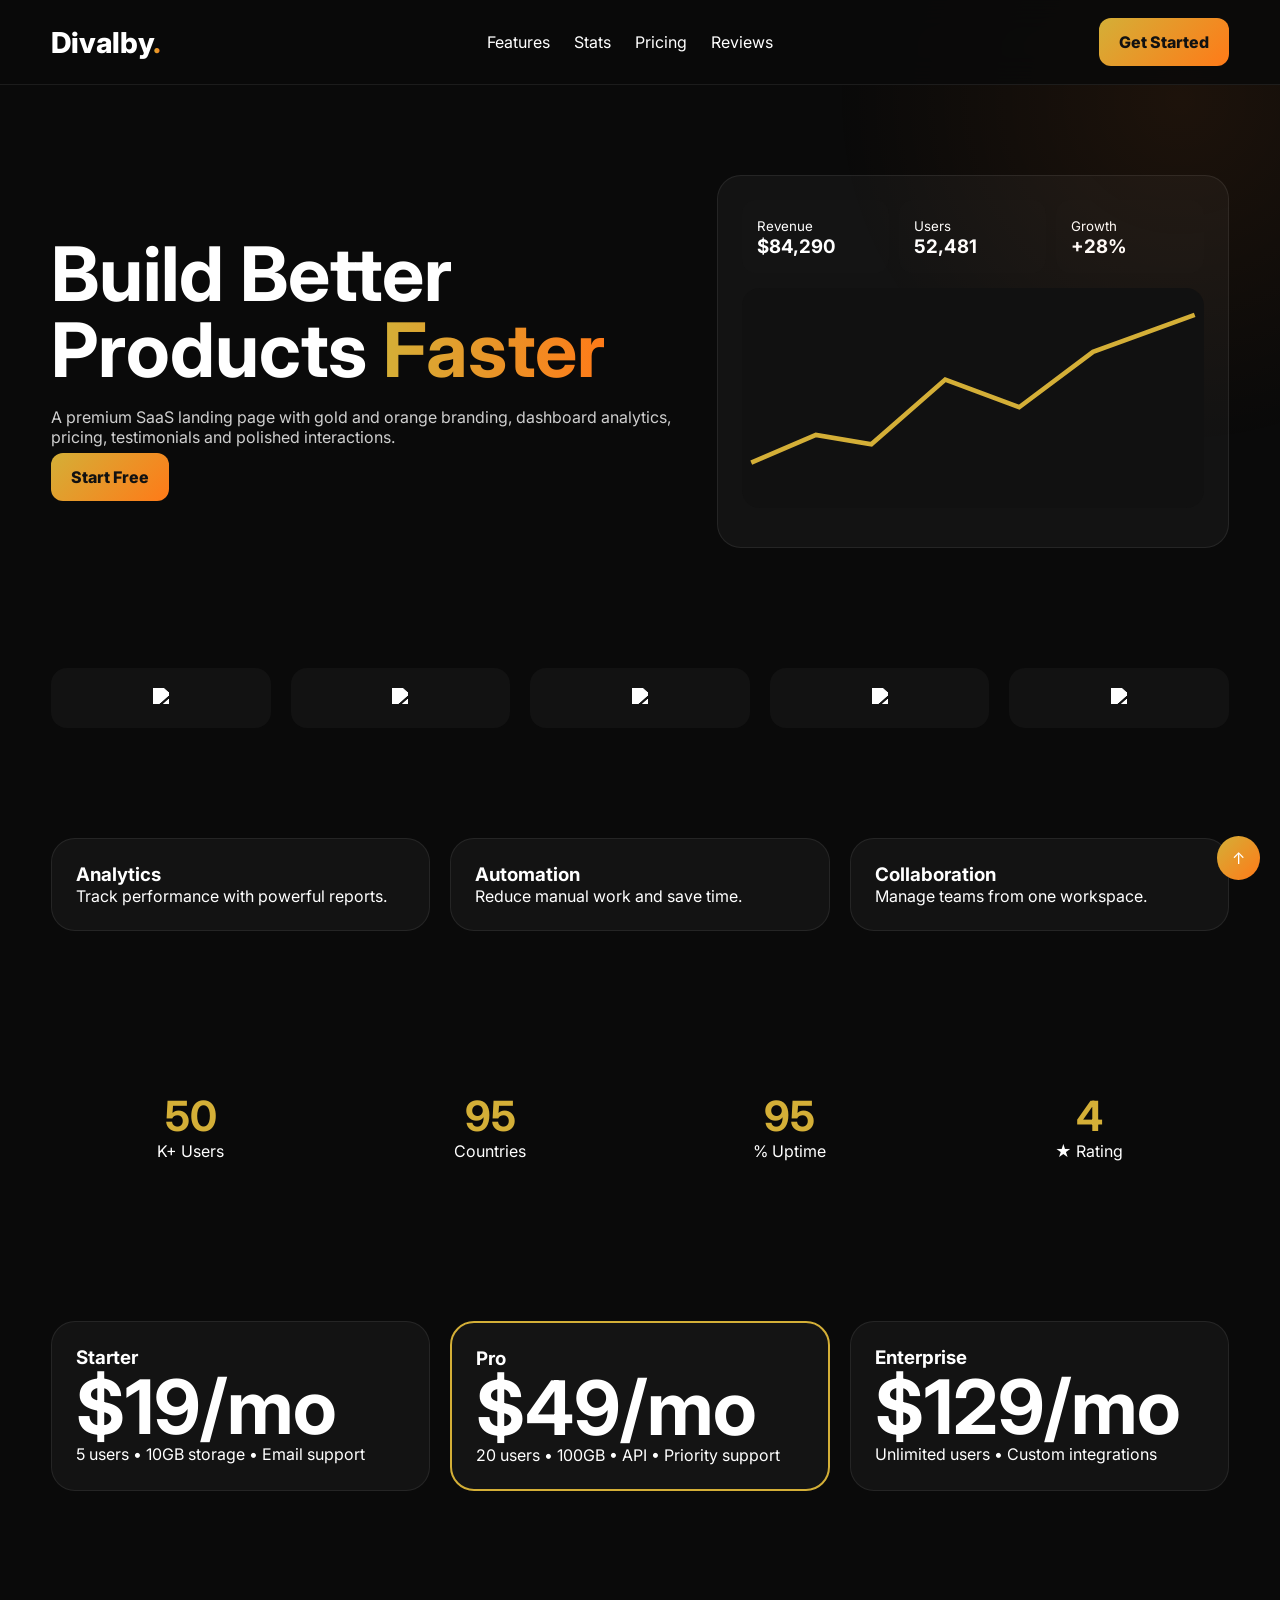
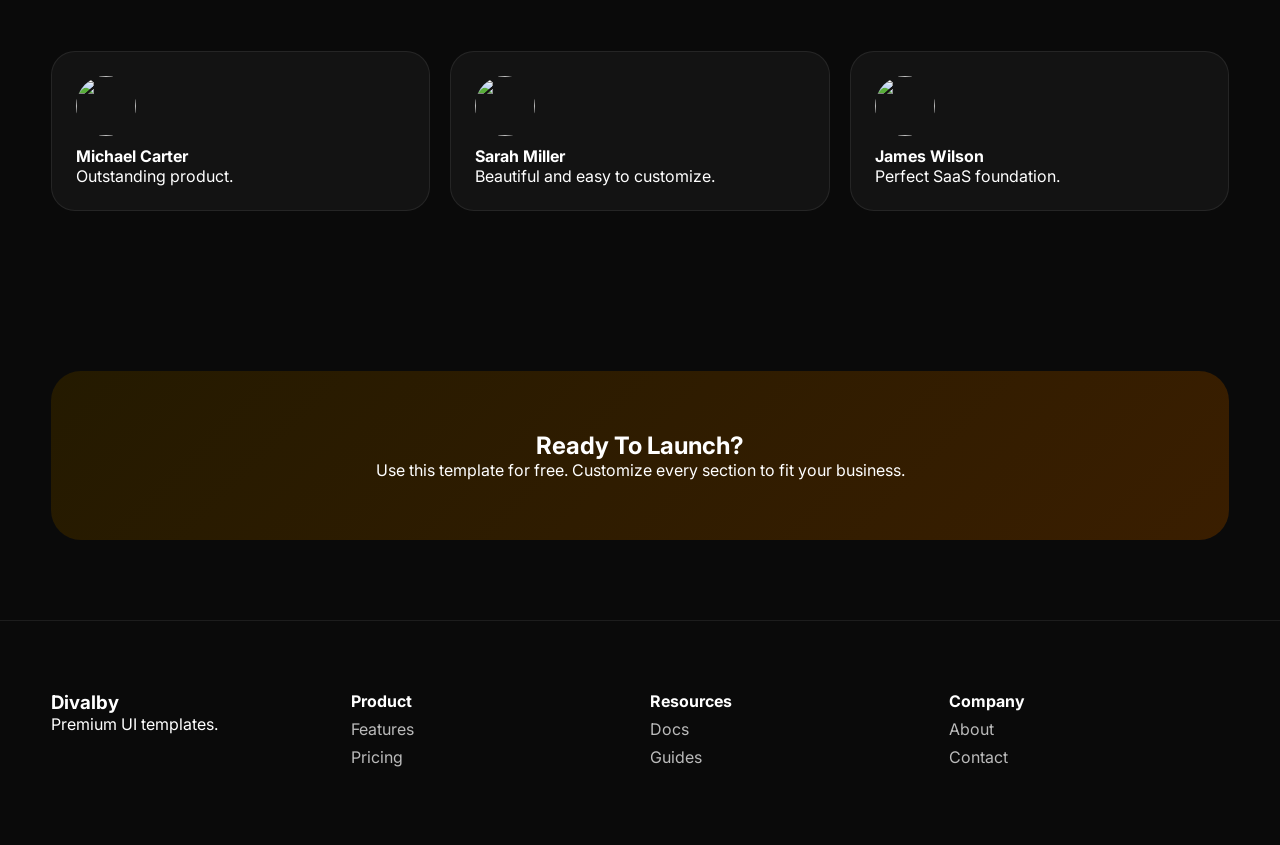
==== saas landing page/index.html @ 3637c5b8 "Create index.html" ====
<!DOCTYPE html>
<html lang="en">
<head>
<meta charset="UTF-8">
<meta name="viewport" content="width=device-width,initial-scale=1">
<title>Divalby Gold SaaS V5</title>
<link href="https://fonts.googleapis.com/css2?family=Inter:wght@300;400;600;700;800&display=swap" rel="stylesheet">
<style>
*{margin:0;padding:0;box-sizing:border-box;font-family:Inter,sans-serif}
html{scroll-behavior:smooth}
body{background:#0a0a0a;color:#fff;overflow-x:hidden}
:root{--gold:#d4af37;--orange:#ff7a18}
.container{width:min(1200px,92%);margin:auto}
a{text-decoration:none;color:inherit}
.glow{position:fixed;width:700px;height:700px;background:radial-gradient(circle,var(--orange),transparent 70%);opacity:.08;right:-250px;top:-250px;pointer-events:none}
nav{position:sticky;top:0;z-index:999;background:rgba(10,10,10,.85);backdrop-filter:blur(16px);border-bottom:1px solid rgba(255,255,255,.08)}
.nav{display:flex;justify-content:space-between;align-items:center;padding:18px 0}
.logo{font-size:1.8rem;font-weight:800}
.logo span{background:linear-gradient(90deg,var(--gold),var(--orange));-webkit-background-clip:text;-webkit-text-fill-color:transparent}
.links{display:flex;gap:24px}
.links a:hover,.footer-links a:hover{color:var(--gold)}
.btn{padding:14px 20px;border-radius:12px;background:linear-gradient(135deg,var(--gold),var(--orange));color:#111;font-weight:800;transition:.3s}
.btn:hover{transform:translateY(-3px)}
.hero{padding:90px 0}
.hero-grid{display:grid;grid-template-columns:1.1fr .9fr;gap:40px;align-items:center}
h1{font-size:4.7rem;line-height:1}
.accent{background:linear-gradient(90deg,var(--gold),var(--orange));-webkit-background-clip:text;-webkit-text-fill-color:transparent}
.sub{margin:20px 0;color:#cfcfcf}
.dashboard,.card,.price,.quote{background:rgba(255,255,255,.04);border:1px solid rgba(255,255,255,.08);border-radius:24px;padding:24px;transition:.3s}
.card:hover,.price:hover,.quote:hover,.dashboard:hover{transform:translateY(-8px);border-color:var(--gold)}
.metrics{display:grid;grid-template-columns:repeat(3,1fr);gap:10px}
.metric{background:#141414;padding:15px;border-radius:14px}
.chart{height:220px;margin:15px 0;border-radius:18px;background:#111;position:relative;overflow:hidden}
.chart svg{width:100%;height:100%}
.section{padding:80px 0}
.logos{display:grid;grid-template-columns:repeat(5,1fr);gap:20px;padding:30px 0}
.logo-box{background:#121212;padding:20px;border-radius:16px;text-align:center}
.logo-box img{height:32px;filter:brightness(0) invert(1)}
.cards,.pricing,.testimonials,.footer-grid{display:grid;gap:20px}
.cards,.pricing,.testimonials{grid-template-columns:repeat(3,1fr)}
.stats{display:grid;grid-template-columns:repeat(4,1fr);gap:20px}
.stat{text-align:center}
.stat h2{font-size:2.6rem;color:var(--gold)}
.popular{border:2px solid var(--gold)}
.avatar{width:60px;height:60px;border-radius:50%;object-fit:cover;margin-bottom:10px}
.cta{padding:60px;border-radius:30px;text-align:center;background:linear-gradient(135deg,#241a00,#3a1e00)}
footer{padding:70px 0;border-top:1px solid rgba(255,255,255,.08)}
.footer-grid{grid-template-columns:repeat(4,1fr)}
.footer-links a{display:block;margin:8px 0;color:#bbb}
.topbtn{position:fixed;right:20px;bottom:20px;background:linear-gradient(135deg,var(--gold),var(--orange));padding:12px 15px;border-radius:50%}
.reveal{opacity:0;transform:translateY(25px);transition:.8s}
.show{opacity:1;transform:none}
@media(max-width:900px){
.hero-grid,.cards,.pricing,.testimonials,.stats,.footer-grid,.logos,.metrics{grid-template-columns:1fr}
.links{display:none} h1{font-size:3rem}
}
</style>
</head>
<body>
<div class="glow"></div>
<a id="top"></a>

<nav>
<div class="container nav">
<div class="logo">Divalby<span>.</span></div>
<div class="links">
<a href="#features">Features</a>
<a href="#stats">Stats</a>
<a href="#pricing">Pricing</a>
<a href="#reviews">Reviews</a>
</div>
<a href="#pricing" class="btn">Get Started</a>
</div>
</nav>

<section class="hero">
<div class="container hero-grid">
<div>
<h1>Build Better Products <span class="accent">Faster</span></h1>
<p class="sub">A premium SaaS landing page with gold and orange branding, dashboard analytics, pricing, testimonials and polished interactions.</p>
<a href="#pricing" class="btn">Start Free</a>
</div>
<div class="dashboard">
<div class="metrics">
<div class="metric"><small>Revenue</small><h3>$84,290</h3></div>
<div class="metric"><small>Users</small><h3>52,481</h3></div>
<div class="metric"><small>Growth</small><h3>+28%</h3></div>
</div>
<div class="chart">
<svg viewBox="0 0 500 220">
<polyline fill="none" stroke="#d4af37" stroke-width="5" points="10,180 80,150 140,160 220,90 300,120 380,60 490,20"/>
</svg>
</div>
</div>
</div>
</section>

<div class="container logos reveal">
<div class="logo-box"><img src="https://cdn.simpleicons.org/stripe/white"></div>
<div class="logo-box"><img src="https://cdn.simpleicons.org/notion/white"></div>
<div class="logo-box"><img src="https://cdn.simpleicons.org/slack/white"></div>
<div class="logo-box"><img src="https://cdn.simpleicons.org/github/white"></div>
<div class="logo-box"><img src="https://cdn.simpleicons.org/figma/white"></div>
</div>

<section id="features" class="container section reveal">
<div class="cards">
<div class="card"><h3>Analytics</h3><p>Track performance with powerful reports.</p></div>
<div class="card"><h3>Automation</h3><p>Reduce manual work and save time.</p></div>
<div class="card"><h3>Collaboration</h3><p>Manage teams from one workspace.</p></div>
</div>
</section>

<section id="stats" class="container section reveal">
<div class="stats">
<div class="stat"><h2 data-count="50">0</h2><p>K+ Users</p></div>
<div class="stat"><h2 data-count="120">0</h2><p>Countries</p></div>
<div class="stat"><h2 data-count="99">0</h2><p>% Uptime</p></div>
<div class="stat"><h2 data-count="4">0</h2><p>★ Rating</p></div>
</div>
</section>

<section id="pricing" class="container section reveal">
<div class="pricing">
<div class="price"><h3>Starter</h3><h1>$19/mo</h1><p>5 users • 10GB storage • Email support</p></div>
<div class="price popular"><h3>Pro</h3><h1>$49/mo</h1><p>20 users • 100GB • API • Priority support</p></div>
<div class="price"><h3>Enterprise</h3><h1>$129/mo</h1><p>Unlimited users • Custom integrations</p></div>
</div>
</section>

<section id="reviews" class="container section reveal">
<div class="testimonials">
<div class="quote"><img class="avatar" src="https://images.unsplash.com/photo-1500648767791-00dcc994a43e?w=200"><h4>Michael Carter</h4><p>Outstanding product.</p></div>
<div class="quote"><img class="avatar" src="https://images.unsplash.com/photo-1494790108377-be9c29b29330?w=200"><h4>Sarah Miller</h4><p>Beautiful and easy to customize.</p></div>
<div class="quote"><img class="avatar" src="https://images.unsplash.com/photo-1506794778202-cad84cf45f1d?w=200"><h4>James Wilson</h4><p>Perfect SaaS foundation.</p></div>
</div>
</section>

<section class="container section reveal">
<div class="cta">
<h2>Ready To Launch?</h2>
<p>Use this template for free. Customize every section to fit your business.</p>
</div>
</section>

<footer>
<div class="container footer-grid">
<div><h3>Divalby</h3><p>Premium UI templates.</p></div>
<div class="footer-links"><h4>Product</h4><a href="#features">Features</a><a href="#pricing">Pricing</a></div>
<div class="footer-links"><h4>Resources</h4><a href="#">Docs</a><a href="#">Guides</a></div>
<div class="footer-links"><h4>Company</h4><a href="#">About</a><a href="#">Contact</a></div>
</div>
</footer>

<a href="#top" class="topbtn">↑</a>

<script>
const obs=new IntersectionObserver(e=>e.forEach(x=>{if(x.isIntersecting)x.target.classList.add('show')}));
document.querySelectorAll('.reveal').forEach(el=>obs.observe(el));

document.querySelectorAll('[data-count]').forEach(el=>{
 let target=+el.dataset.count,c=0;
 let i=setInterval(()=>{c++;el.textContent=c;if(c>=target)clearInterval(i)},20);
});
</script>
</body>
</html>
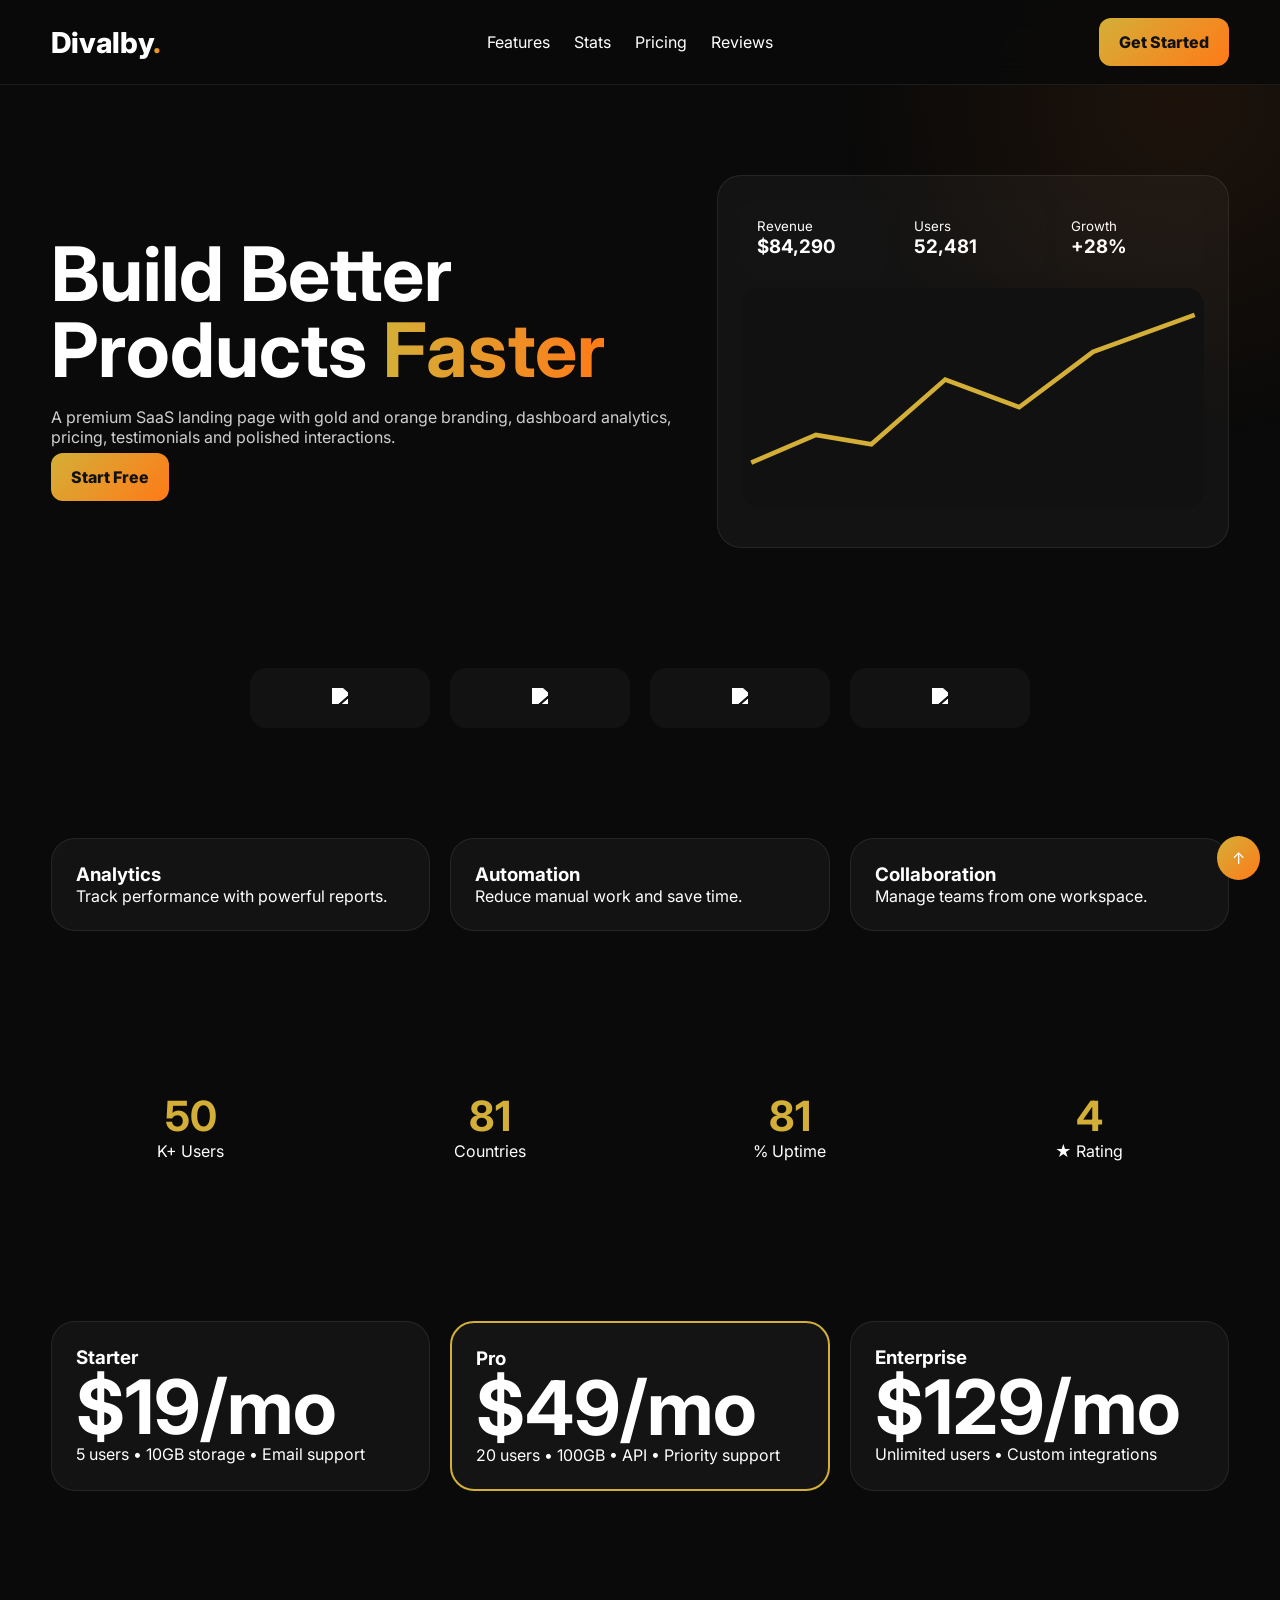
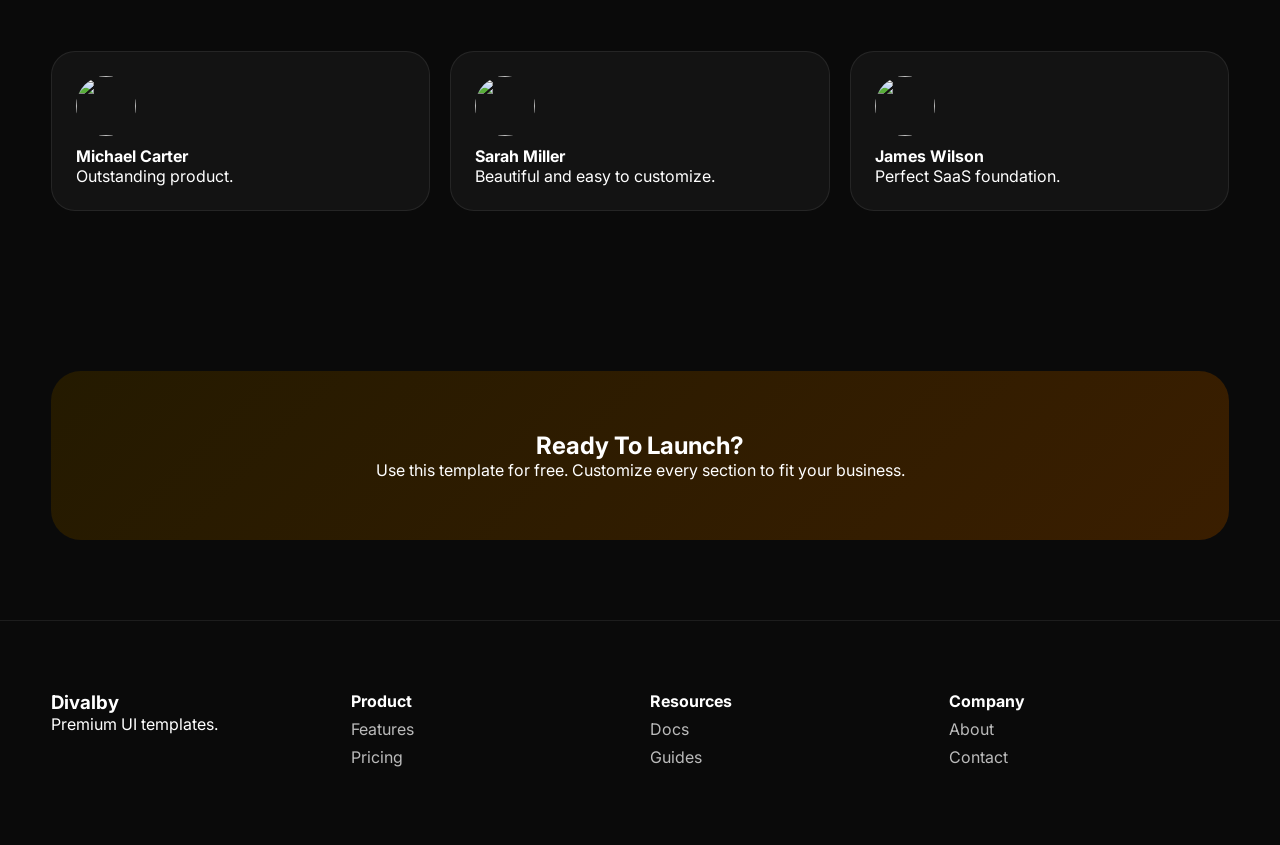
==== commit d136c1fd: "Update index.html" ====
--- a/saas landing page/index.html
+++ b/saas landing page/index.html
@@ -33,7 +33,7 @@
 .chart{height:220px;margin:15px 0;border-radius:18px;background:#111;position:relative;overflow:hidden}
 .chart svg{width:100%;height:100%}
 .section{padding:80px 0}
-.logos{display:grid;grid-template-columns:repeat(5,1fr);gap:20px;padding:30px 0}
+.logos{display:grid;grid-template-columns:repeat(4,180px);justify-content:center;gap:20px;padding:30px 0}
 .logo-box{background:#121212;padding:20px;border-radius:16px;text-align:center}
 .logo-box img{height:32px;filter:brightness(0) invert(1)}
 .cards,.pricing,.testimonials,.footer-grid{display:grid;gap:20px}
@@ -50,9 +50,20 @@
 .topbtn{position:fixed;right:20px;bottom:20px;background:linear-gradient(135deg,var(--gold),var(--orange));padding:12px 15px;border-radius:50%}
 .reveal{opacity:0;transform:translateY(25px);transition:.8s}
 .show{opacity:1;transform:none}
+
+.hamburger{display:none;flex-direction:column;gap:5px;cursor:pointer}
+.hamburger span{width:28px;height:3px;background:#fff;border-radius:10px}
+.mobile-menu{position:fixed;top:75px;left:0;right:0;background:#111;padding:20px;display:flex;flex-direction:column;gap:15px;transform:translateY(-150%);transition:.3s;z-index:998;border-bottom:1px solid rgba(255,255,255,.08)}
+.mobile-menu.active{transform:translateY(0)}
+.mobile-menu a{color:#fff;font-weight:600}
+.logo-box{transition:transform .35s ease,box-shadow .35s ease,border-color .35s ease;cursor:pointer}
+.logo-box:hover{transform:translateY(-8px);border-color:#d4af37;box-shadow:0 15px 40px rgba(212,175,55,.18)}
+.logo-box img{transition:transform .35s ease}
+.logo-box:hover img{transform:scale(1.12)}
+
 @media(max-width:900px){
 .hero-grid,.cards,.pricing,.testimonials,.stats,.footer-grid,.logos,.metrics{grid-template-columns:1fr}
-.links{display:none} h1{font-size:3rem}
+.links{display:none}.hamburger{display:flex} h1{font-size:3rem}
 }
 </style>
 </head>
@@ -62,7 +73,7 @@
 
 <nav>
 <div class="container nav">
-<div class="logo">Divalby<span>.</span></div>
+<a href="#top" class="logo">Divalby<span>.</span></a><div class="hamburger" id="hamburger"><span></span><span></span><span></span></div>
 <div class="links">
 <a href="#features">Features</a>
 <a href="#stats">Stats</a>
@@ -71,7 +82,7 @@
 </div>
 <a href="#pricing" class="btn">Get Started</a>
 </div>
-</nav>
+</nav><div class="mobile-menu" id="mobileMenu"><a href="#features">Features</a><a href="#stats">Stats</a><a href="#pricing">Pricing</a><a href="#reviews">Reviews</a></div>
 
 <section class="hero">
 <div class="container hero-grid">
@@ -98,7 +109,6 @@
 <div class="container logos reveal">
 <div class="logo-box"><img src="https://cdn.simpleicons.org/stripe/white"></div>
 <div class="logo-box"><img src="https://cdn.simpleicons.org/notion/white"></div>
-<div class="logo-box"><img src="https://cdn.simpleicons.org/slack/white"></div>
 <div class="logo-box"><img src="https://cdn.simpleicons.org/github/white"></div>
 <div class="logo-box"><img src="https://cdn.simpleicons.org/figma/white"></div>
 </div>
@@ -162,6 +172,11 @@
  let target=+el.dataset.count,c=0;
  let i=setInterval(()=>{c++;el.textContent=c;if(c>=target)clearInterval(i)},20);
 });
+
+const hamburger=document.getElementById('hamburger');
+const mobileMenu=document.getElementById('mobileMenu');
+if(hamburger){hamburger.addEventListener('click',()=>mobileMenu.classList.toggle('active'));}
+document.querySelectorAll('.mobile-menu a').forEach(a=>a.addEventListener('click',()=>mobileMenu.classList.remove('active')));
 </script>
 </body>
 </html>
